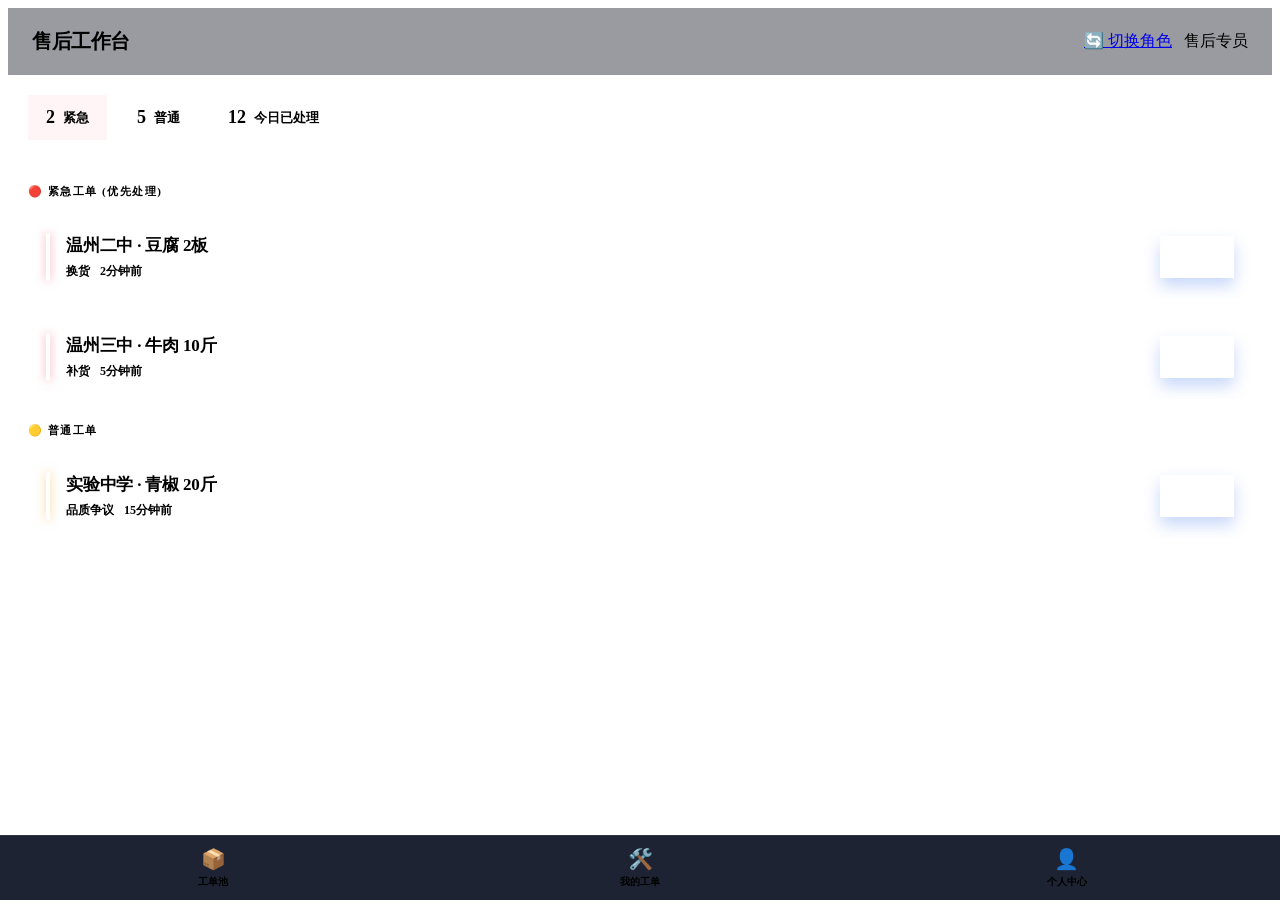
==== aftersale.html @ 10dcda56 "Create aftersale.html" ====
<!DOCTYPE html>
<html lang="zh-CN">
<head>
    <meta charset="UTF-8">
    <meta name="viewport" content="width=device-width, initial-scale=1.0, maximum-scale=1.0, user-scalable=no">
    <title>售后专员 — DeepDelivery</title>
    <link rel="stylesheet" href="styles/theme.css">
    <style>
        .page-layout { display: flex; flex-direction: column; height: 100vh; background: var(--gray-950); }

        .page-header {
            padding: 20px 24px; border-bottom: 1px solid var(--glass-border);
            display: flex; justify-content: space-between; align-items: center;
            background: rgba(3, 7, 18, 0.4); backdrop-filter: blur(12px); z-index: 100;
        }
        .page-header-left { display: flex; align-items: center; gap: 12px; }
        .page-header-right { display: flex; align-items: center; gap: 12px; }
        .page-title { font-size: 20px; font-weight: 900; letter-spacing: -0.5px; }

        /* Navigation Content */
        .tab-content { display: none; flex: 1; flex-direction: column; overflow: hidden; }
        .tab-content.active { display: flex; }

        /* Sub-navigation for My Orders */
        .sub-nav {
            display: flex; background: rgba(255,255,255,0.02); padding: 8px 24px;
            gap: 20px; border-bottom: 1px solid var(--glass-border); flex-shrink: 0;
        }
        .sub-item {
            font-size: 14px; font-weight: 800; color: var(--gray-500); padding: 12px 0;
            position: relative; cursor: pointer; transition: color 0.2s;
        }
        .sub-item.active { color: var(--blue-400); }
        .sub-item.active::after {
            content: ''; position: absolute; bottom: 0; left: 0; right: 0; height: 3px;
            background: var(--blue-500); border-radius: var(--radius-full); box-shadow: 0 0 10px var(--blue-500);
        }

        /* Stats bar */
        .stats-bar { display: flex; gap: 12px; padding: 20px 20px; overflow-x: auto; flex-shrink: 0; }
        .stat-pill {
            flex-shrink: 0; padding: 12px 18px; border-radius: var(--radius-xl);
            background: var(--glass-bg); border: 1px solid var(--glass-border);
            font-size: 13px; font-weight: 800; display: flex; align-items: center; gap: 8px; color: var(--gray-400);
        }
        .stat-pill .num { font-size: 18px; font-weight: 900; color: var(--white); }
        .stat-pill.urgent { border-color: rgba(244, 63, 94, 0.3); background: rgba(244, 63, 94, 0.05); }
        .stat-pill.urgent .num { color: var(--rose-500); }

        /* Scroll Area */
        .order-scroll { flex: 1; overflow-y: auto; padding: 0 20px 100px; }
        .section-label { font-size: 11px; font-weight: 900; color: var(--gray-500); letter-spacing: 1.5px; margin: 24px 0 16px; text-transform: uppercase; }

        /* Cards */
        .order-card {
            background: var(--glass-bg); border: 1px solid var(--glass-border);
            backdrop-filter: blur(12px); -webkit-backdrop-filter: blur(12px);
            border-radius: var(--radius-xl); margin-bottom: 16px; overflow: hidden;
            transition: all 0.3s cubic-bezier(0.16, 1, 0.3, 1); position: relative;
        }
        .order-card.expandable:active { background: var(--glass-bg-hover); transform: scale(0.98); }

        .order-main { padding: 18px; display: flex; align-items: center; gap: 16px; position: relative; z-index: 2; }
        .order-priority-bar { width: 4px; height: 48px; border-radius: 2px; flex-shrink: 0; }
        .bar-urgent { background: var(--rose-500); box-shadow: 0 0 10px rgba(244, 63, 94, 0.5); }
        .bar-normal { background: var(--amber-500); box-shadow: 0 0 10px rgba(245, 158, 11, 0.5); }
        .bar-low { background: var(--gray-500); }

        .order-info { flex: 1; }
        .order-title { font-size: 17px; font-weight: 800; color: var(--white); letter-spacing: -0.2px; }
        .order-meta { font-size: 12px; color: var(--gray-500); margin-top: 6px; display: flex; gap: 10px; align-items: center; font-weight: 600; }

        .pickup-btn { background: var(--blue-600); border: none; padding: 12px 24px; border-radius: var(--radius-md); color: white; font-weight: 900; font-size: 13px; cursor: pointer; z-index: 10; box-shadow: 0 8px 16px rgba(37,99,235,0.25); }
        .pickup-btn:active { transform: translateY(2px); box-shadow: 0 4px 8px rgba(37,99,235,0.2); }

        /* Contact Info Badge */
        .contact-panel {
            background: rgba(255,255,255,0.02); padding: 14px 18px;
            border-top: 1px solid var(--glass-border); display: flex; justify-content: space-between; align-items: center;
        }
        .contact-info { display: flex; align-items: center; gap: 12px; }
        .contact-label { font-size: 11px; color: var(--gray-500); font-weight: 800; text-transform: uppercase; letter-spacing: 0.5px; }
        .contact-name { font-size: 14px; color: var(--white); font-weight: 800; }
        .call-btn {
            width: 36px; height: 36px; border-radius: 50%; background: var(--blue-600);
            display: flex; align-items: center; justify-content: center; font-size: 18px; color: white;
            box-shadow: 0 4px 12px rgba(37,99,235,0.4); transition: transform 0.2s;
        }
        .call-btn:active { transform: scale(0.9); }

        /* Expand Panel */
        .order-expand { display: none; padding: 0 18px 20px; border-top: 1px solid var(--glass-border); background: rgba(0,0,0,0.2); }
        .order-card.expanded .order-expand { display: block; }
        
        .issue-evidence { margin-top: 16px; }
        .evidence-label { font-size: 11px; font-weight: 900; color: var(--rose-400); text-transform: uppercase; margin-bottom: 10px; display: flex; align-items: center; gap: 6px; letter-spacing: 0.5px; }
        .evidence-photo { width: 100%; aspect-ratio: 16/9; border-radius: 12px; background: rgba(255,255,255,0.03); border: 1px solid var(--glass-border); display: flex; align-items: center; justify-content: center; font-size: 12px; color: var(--gray-600); flex-direction: column; gap: 10px; transition: all 0.3s; }
        .order-card:hover .evidence-photo { border-color: var(--glass-border-bright); background: rgba(255,255,255,0.05); }
        .evidence-photo b { color: var(--gray-400); font-size: 15px; font-weight: 800; }

        .expand-indicator { font-size: 10px; color: var(--gray-700); }
        .order-card.expanded .expand-indicator { transform: rotate(180deg); }

        /* Detailed Action inside My Orders */
        .order-action-panel { padding: 16px 0 0; }
        .action-choice { display: flex; gap: 8px; margin-bottom: 16px; }
        .mode-btn {
            flex: 1; padding: 12px; border-radius: 8px; border: 1px solid rgba(255,255,255,0.1);
            background: rgba(255,255,255,0.02); color: var(--gray-400); font-size: 13px; font-weight: 700; cursor: pointer;
        }
        .mode-btn.active { background: rgba(37,99,235,0.1); border-color: var(--blue-500); color: var(--blue-400); }

        .market-action { display: none; background: rgba(0,0,0,0.2); border-radius: 12px; padding: 16px; margin-bottom: 16px; }
        .price-input-row { display: flex; align-items: center; justify-content: space-between; margin-bottom: 16px; }
        .price-label { font-size: 13px; color: var(--gray-400); font-weight: 800; }
        .price-field { background: transparent; border: none; border-bottom: 2px solid var(--blue-500); color: var(--white); font-size: 24px; font-weight: 900; width: 120px; text-align: right; outline: none; }

        .photo-grid { display: grid; grid-template-columns: 1fr 1fr; gap: 10px; }
        .photo-box { height: 80px; border: 1px dashed rgba(255,255,255,0.2); border-radius: 8px; display: flex; flex-direction: column; align-items: center; justify-content: center; gap: 4px; cursor: pointer; }
        .photo-icon { font-size: 18px; }
        .photo-text { font-size: 10px; color: var(--gray-600); font-weight: 800; }

        .finish-task-btn {
            width: 100%; padding: 16px; background: var(--blue-600); border: none; border-radius: var(--radius-md);
            color: white; font-size: 15px; font-weight: 900; cursor: pointer;
        }

        /* History Detail */
        .history-detail { padding-top: 12px; }
        .history-row { display: flex; justify-content: space-between; margin-bottom: 8px; font-size: 13px; }
        .history-label { color: var(--gray-600); }
        .history-value { color: var(--gray-300); font-weight: 700; }
        .history-photo-grid { display: flex; gap: 8px; margin-top: 8px; }
        .history-photo-preview { width: 40px; height: 40px; background: rgba(255,255,255,0.05); border-radius: 4px; display: flex; align-items: center; justify-content: center; font-size: 10px; color: var(--gray-700); border: 1px solid rgba(255,255,255,0.1); }

        /* Bottom Tab Nav */
        .bottom-nav {
            position: fixed; bottom: 0; left: 0; right: 0;
            background: rgba(17,24,39,0.95); backdrop-filter: blur(15px);
            border-top: 1px solid rgba(255,255,255,0.08);
            display: flex; height: 64px; z-index: 1000;
        }
        .nav-item {
            flex: 1; display: flex; flex-direction: column; align-items: center; justify-content: center;
            color: var(--gray-600); font-size: 10px; font-weight: 800; cursor: pointer; gap: 4px;
        }
        .nav-item.active { color: var(--blue-500); }
        .nav-icon { font-size: 20px; }

        .toast {
            position: fixed; top: 40px; left: 50%; transform: translateX(-50%);
            background: var(--green-600); color: var(--white); padding: 12px 24px;
            border-radius: var(--radius-full); font-weight: 700; font-size: 14px;
            z-index: 10000; display: none; box-shadow: var(--shadow-xl);
        }
        .toast.show { display: block; }
    </style>
</head>
<body>
    <div class="page-layout">
        <header class="page-header">
            <div class="page-header-left">
                <span class="page-title">售后工作台</span>
            </div>
            <div class="page-header-right">
                <a href="select.html" class="switch-btn">🔄 切换角色</a>
                <span class="header-badge">售后专员</span>
            </div>
        </header>

        <!-- Navigation Tab: 工单池 (Claims) -->
        <div id="pool" class="tab-content active">
            <div class="stats-bar">
                <div class="stat-pill urgent"><span class="num">2</span> 紧急</div>
                <div class="stat-pill"><span class="num">5</span> 普通</div>
                <div class="stat-pill"><span class="num">12</span> 今日已处理</div>
            </div>
            
            <div class="order-scroll">
                <div class="section-label">🔴 紧急工单 (优先处理)</div>
                <!-- Case 1: Damage -->
                <div class="order-card expandable" onclick="toggleExpand(this)">
                    <div class="order-main">
                        <div class="order-priority-bar bar-urgent"></div>
                        <div class="order-info">
                            <div class="order-title">温州二中 · 豆腐 2板</div>
                            <div class="order-meta"><span>换货</span><span>2分钟前</span></div>
                        </div>
                        <button class="pickup-btn" onclick="event.stopPropagation(); pickupOrder('wo_豆腐')">抢单</button>
                    </div>
                    <div class="order-expand" onclick="event.stopPropagation()">
                        <div class="issue-evidence">
                            <div class="evidence-label">⚠️ 现场报损证据</div>
                            <div class="evidence-photo"><b>[ 豆腐破损照片.jpg ]</b><span>点击查看</span></div>
                            <div style="margin-top:10px; font-size:13px; color:var(--gray-400);">司机描述：送货到门口发现箱子漏水，豆腐碎了。</div>
                        </div>
                    </div>
                </div>

                <!-- Case 2: Missing -->
                <div class="order-card expandable" onclick="toggleExpand(this)">
                    <div class="order-main">
                        <div class="order-priority-bar bar-urgent"></div>
                        <div class="order-info">
                            <div class="order-title">温州三中 · 牛肉 10斤</div>
                            <div class="order-meta"><span>补货</span><span>5分钟前</span></div>
                        </div>
                        <button class="pickup-btn" onclick="event.stopPropagation(); pickupOrder('wo_牛肉')">抢单</button>
                    </div>
                    <div class="order-expand" onclick="event.stopPropagation()">
                        <div class="issue-evidence">
                            <div class="evidence-label">⚠️ 缺货现场核实</div>
                            <div class="evidence-photo" style="background:rgba(239,68,68,0.05);"><b>[ 现场称重视频.mp4 ]</b><span>点击播放</span></div>
                            <div style="margin-top:10px; font-size:13px; color:var(--gray-400);">司机描述：后厨称重发现少了一块牛肉，库房漏发了。</div>
                        </div>
                    </div>
                </div>

                <div class="section-label">🟡 普通工单</div>
                <!-- Case 3: Quality -->
                <div class="order-card expandable" onclick="toggleExpand(this)">
                    <div class="order-main">
                        <div class="order-priority-bar bar-normal"></div>
                        <div class="order-info">
                            <div class="order-title">实验中学 · 青椒 20斤</div>
                            <div class="order-meta"><span>品质争议</span><span>15分钟前</span></div>
                        </div>
                        <button class="pickup-btn" onclick="event.stopPropagation(); pickupOrder('wo_青椒')">抢单</button>
                    </div>
                    <div class="order-expand">
                        <div class="issue-evidence">
                            <div class="evidence-label">📋 品质争议详情</div>
                            <div class="evidence-photo"><b>[ 青椒细节图.png ]</b><span>点击查看</span></div>
                            <div style="margin-top:10px; font-size:13px; color:var(--gray-400);">司机描述：客户觉得青椒有点焉了，想换一批新鲜的，不急用。</div>
                        </div>
                    </div>
                </div>
            </div>
        </div>

        <!-- Navigation Tab: 我的工单 (My Work) -->
        <div id="my" class="tab-content">
            <div class="sub-nav">
                <div class="sub-item active" onclick="switchSubTab('processing')">处理中 (2)</div>
                <div class="sub-item" onclick="switchSubTab('completed')">已结案 (12)</div>
            </div>

            <div id="sub-processing" class="sub-tab-content active">
                <div class="order-scroll">
                    <div class="section-label">🛠️ 正在执行</div>
                    <!-- Case 4: My Task -->
                    <div class="order-card">
                        <div class="order-main">
                            <div class="order-priority-bar bar-urgent"></div>
                            <div class="order-info">
                                <div class="order-title">实验小学 · 鸡蛋 1筐</div>
                                <div class="order-meta" style="color:var(--blue-400);">外购配送中 · 已联系李主任</div>
                            </div>
                        </div>
                        <div class="contact-panel">
                            <div class="contact-info"><span class="contact-label">验收人</span><span class="contact-name">李主任 (后厨)</span></div>
                            <div class="call-btn" onclick="window.location.href='tel:13800001234'">📞</div>
                        </div>
                    </div>

                    <!-- Case 5: My Task -->
                    <div class="order-card">
                        <div class="order-main">
                            <div class="order-priority-bar bar-normal"></div>
                            <div class="order-info">
                                <div class="order-title">南站配餐 · 白菜 50斤</div>
                                <div class="order-meta" style="color:var(--amber-500);">已送达点位 · 待拍摄凭证</div>
                            </div>
                        </div>
                        <div style="padding:0 16px 16px;">
                            <div class="action-choice">
                                <button class="mode-btn active">📸 拍照结案</button>
                            </div>
                        </div>
                    </div>
                </div>
            </div>

            <div id="sub-completed" class="sub-tab-content" style="display:none;">
                <div class="order-scroll" id="my-completed-list">
                    <!-- Case 6: History -->
                    <div class="order-card" style="opacity:0.7">
                        <div class="order-main">
                            <div class="order-priority-bar" style="background:var(--green-500)"></div>
                            <div class="order-info">
                                <div class="order-title">温州一中 · 芹菜 5斤</div>
                                <div class="order-meta"><span>已归档</span><span>垫付 ¥12.00</span></div>
                            </div>
                            <span class="tag-status tag-done">已完成</span>
                        </div>
                    </div>
                </div>
            </div>
        </div>

        <!-- Navigation Tab: 个人中心 -->
        <div id="profile" class="tab-content">
            <div class="order-scroll">
                <div class="section-label">📊 个人数据</div>
                <div class="order-card" style="padding:24px; text-align:center;">
                    <div style="font-size:32px; font-weight:900; color:var(--white);">12</div>
                    <div style="font-size:12px; color:var(--gray-500); margin-top:4px;">今日处理工单</div>
                    <div style="margin-top:20px; display:flex; gap:10px;">
                        <div style="flex:1; background:rgba(255,255,255,0.03); padding:12px; border-radius:8px;">
                            <div style="font-size:16px; color:var(--blue-400); font-weight:900;">98%</div>
                            <div style="font-size:10px; color:var(--gray-600);">及时率</div>
                        </div>
                        <div style="flex:1; background:rgba(255,255,255,0.03); padding:12px; border-radius:8px;">
                            <div style="font-size:16px; color:var(--green-400); font-weight:900;">4.9</div>
                            <div style="font-size:10px; color:var(--gray-600);">客户评分</div>
                        </div>
                    </div>
                </div>
            </div>
        </div>

        <nav class="bottom-nav">
            <div class="nav-item active" onclick="switchTab('pool')">
                <span class="nav-icon">📦</span>
                <span>工单池</span>
            </div>
            <div class="nav-item" onclick="switchTab('my')">
                <span class="nav-icon">🛠️</span>
                <span>我的工单</span>
            </div>
            <div class="nav-item" onclick="switchTab('profile')">
                <span class="nav-icon">👤</span>
                <span>个人中心</span>
            </div>
        </nav>
    </div>

    <div class="toast" id="toast">✅ 操作成功</div>

    <script>
        function switchTab(id) {
            document.querySelectorAll('.tab-content').forEach(t => t.classList.remove('active'));
            document.querySelectorAll('.nav-item').forEach(n => n.classList.remove('active'));
            document.getElementById(id).classList.add('active');
            event.currentTarget.classList.add('active');
        }

        function switchSubTab(subId) {
            document.querySelectorAll('.sub-tab-content').forEach(t => t.style.display = 'none');
            document.querySelectorAll('.sub-item').forEach(el => el.classList.remove('active'));
            document.getElementById('sub-' + subId).style.display = 'block';
            event.currentTarget.classList.add('active');
        }

        function toggleExpand(card) {
            card.classList.toggle('expanded');
        }

        function pickupOrder(name) {
            showToast("✅ 抢单成功，已存入【我的工单】");
        }

        function showToast(msg) {
            const t = document.getElementById('toast');
            t.innerText = msg;
            t.classList.add('show');
            setTimeout(() => t.classList.remove('show'), 2500);
        }
    </script>
</body>
</html>
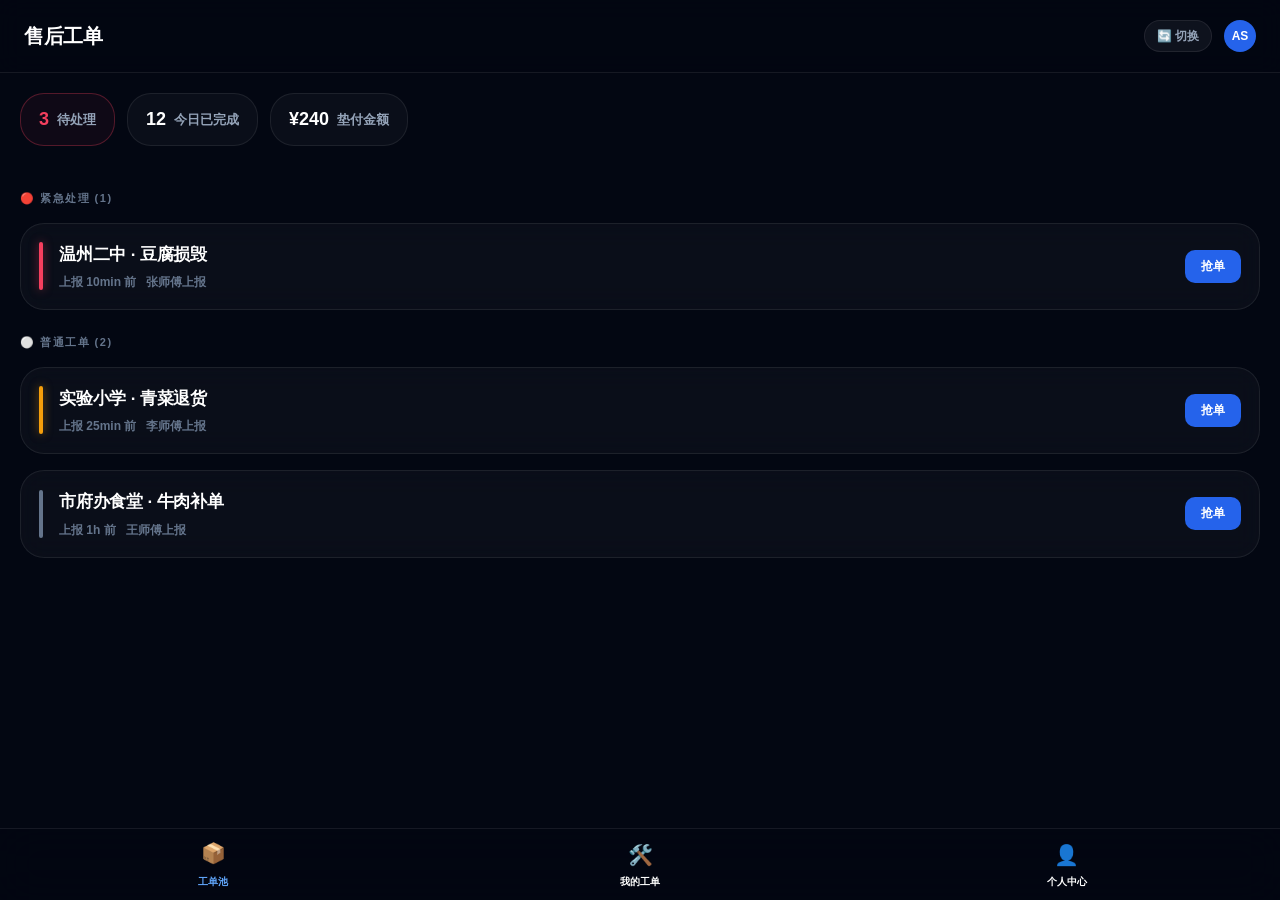
==== commit 965118d3: "Update aftersale.html" ====
--- a/aftersale.html
+++ b/aftersale.html
@@ -70,211 +70,138 @@
         .order-title { font-size: 17px; font-weight: 800; color: var(--white); letter-spacing: -0.2px; }
         .order-meta { font-size: 12px; color: var(--gray-500); margin-top: 6px; display: flex; gap: 10px; align-items: center; font-weight: 600; }
 
-        .pickup-btn { background: var(--blue-600); border: none; padding: 12px 24px; border-radius: var(--radius-md); color: white; font-weight: 900; font-size: 13px; cursor: pointer; z-index: 10; box-shadow: 0 8px 16px rgba(37,99,235,0.25); }
-        .pickup-btn:active { transform: translateY(2px); box-shadow: 0 4px 8px rgba(37,99,235,0.2); }
-
-        /* Contact Info Badge */
-        .contact-panel {
-            background: rgba(255,255,255,0.02); padding: 14px 18px;
-            border-top: 1px solid var(--glass-border); display: flex; justify-content: space-between; align-items: center;
-        }
-        .contact-info { display: flex; align-items: center; gap: 12px; }
-        .contact-label { font-size: 11px; color: var(--gray-500); font-weight: 800; text-transform: uppercase; letter-spacing: 0.5px; }
-        .contact-name { font-size: 14px; color: var(--white); font-weight: 800; }
-        .call-btn {
-            width: 36px; height: 36px; border-radius: 50%; background: var(--blue-600);
-            display: flex; align-items: center; justify-content: center; font-size: 18px; color: white;
-            box-shadow: 0 4px 12px rgba(37,99,235,0.4); transition: transform 0.2s;
-        }
-        .call-btn:active { transform: scale(0.9); }
-
-        /* Expand Panel */
-        .order-expand { display: none; padding: 0 18px 20px; border-top: 1px solid var(--glass-border); background: rgba(0,0,0,0.2); }
-        .order-card.expanded .order-expand { display: block; }
+        .pickup-btn { background: var(--blue-600); color: white; border: none; padding: 8px 16px; border-radius: 10px; font-size: 12px; font-weight: 800; cursor: pointer; }
         
-        .issue-evidence { margin-top: 16px; }
-        .evidence-label { font-size: 11px; font-weight: 900; color: var(--rose-400); text-transform: uppercase; margin-bottom: 10px; display: flex; align-items: center; gap: 6px; letter-spacing: 0.5px; }
-        .evidence-photo { width: 100%; aspect-ratio: 16/9; border-radius: 12px; background: rgba(255,255,255,0.03); border: 1px solid var(--glass-border); display: flex; align-items: center; justify-content: center; font-size: 12px; color: var(--gray-600); flex-direction: column; gap: 10px; transition: all 0.3s; }
-        .order-card:hover .evidence-photo { border-color: var(--glass-border-bright); background: rgba(255,255,255,0.05); }
-        .evidence-photo b { color: var(--gray-400); font-size: 15px; font-weight: 800; }
-
-        .expand-indicator { font-size: 10px; color: var(--gray-700); }
-        .order-card.expanded .expand-indicator { transform: rotate(180deg); }
-
-        /* Detailed Action inside My Orders */
-        .order-action-panel { padding: 16px 0 0; }
-        .action-choice { display: flex; gap: 8px; margin-bottom: 16px; }
-        .mode-btn {
-            flex: 1; padding: 12px; border-radius: 8px; border: 1px solid rgba(255,255,255,0.1);
-            background: rgba(255,255,255,0.02); color: var(--gray-400); font-size: 13px; font-weight: 700; cursor: pointer;
-        }
-        .mode-btn.active { background: rgba(37,99,235,0.1); border-color: var(--blue-500); color: var(--blue-400); }
-
-        .market-action { display: none; background: rgba(0,0,0,0.2); border-radius: 12px; padding: 16px; margin-bottom: 16px; }
-        .price-input-row { display: flex; align-items: center; justify-content: space-between; margin-bottom: 16px; }
-        .price-label { font-size: 13px; color: var(--gray-400); font-weight: 800; }
-        .price-field { background: transparent; border: none; border-bottom: 2px solid var(--blue-500); color: var(--white); font-size: 24px; font-weight: 900; width: 120px; text-align: right; outline: none; }
-
-        .photo-grid { display: grid; grid-template-columns: 1fr 1fr; gap: 10px; }
-        .photo-box { height: 80px; border: 1px dashed rgba(255,255,255,0.2); border-radius: 8px; display: flex; flex-direction: column; align-items: center; justify-content: center; gap: 4px; cursor: pointer; }
-        .photo-icon { font-size: 18px; }
-        .photo-text { font-size: 10px; color: var(--gray-600); font-weight: 800; }
-
-        .finish-task-btn {
-            width: 100%; padding: 16px; background: var(--blue-600); border: none; border-radius: var(--radius-md);
-            color: white; font-size: 15px; font-weight: 900; cursor: pointer;
-        }
-
-        /* History Detail */
-        .history-detail { padding-top: 12px; }
-        .history-row { display: flex; justify-content: space-between; margin-bottom: 8px; font-size: 13px; }
-        .history-label { color: var(--gray-600); }
-        .history-value { color: var(--gray-300); font-weight: 700; }
-        .history-photo-grid { display: flex; gap: 8px; margin-top: 8px; }
-        .history-photo-preview { width: 40px; height: 40px; background: rgba(255,255,255,0.05); border-radius: 4px; display: flex; align-items: center; justify-content: center; font-size: 10px; color: var(--gray-700); border: 1px solid rgba(255,255,255,0.1); }
-
-        /* Bottom Tab Nav */
+        /* Expandable Area */
+        .order-detail { 
+            max-height: 0; overflow: hidden; transition: max-height 0.4s cubic-bezier(0.16, 1, 0.3, 1);
+            background: rgba(255,255,255,0.01); border-top: 1px solid transparent;
+        }
+        .order-card.expanded .order-detail { max-height: 500px; border-top-color: var(--glass-border); }
+        .detail-inner { padding: 18px; }
+        
+        .timeline { position: relative; padding-left: 20px; }
+        .timeline::before { content: ''; position: absolute; left: 4px; top: 0; bottom: 0; width: 2px; background: var(--glass-border); }
+        .timeline-item { position: relative; margin-bottom: 20px; }
+        .timeline-dot { position: absolute; left: -20px; top: 4px; width: 10px; height: 10px; border-radius: 50%; background: var(--gray-700); border: 2px solid var(--gray-900); }
+        .timeline-item.active .timeline-dot { background: var(--blue-500); box-shadow: 0 0 8px var(--blue-500); }
+        .timeline-content { font-size: 13px; color: var(--gray-300); font-weight: 600; }
+        .timeline-time { font-size: 10px; color: var(--gray-600); margin-top: 4px; }
+
+        /* Bottom Nav */
         .bottom-nav {
-            position: fixed; bottom: 0; left: 0; right: 0;
-            background: rgba(17,24,39,0.95); backdrop-filter: blur(15px);
-            border-top: 1px solid rgba(255,255,255,0.08);
-            display: flex; height: 64px; z-index: 1000;
-        }
-        .nav-item {
-            flex: 1; display: flex; flex-direction: column; align-items: center; justify-content: center;
-            color: var(--gray-600); font-size: 10px; font-weight: 800; cursor: pointer; gap: 4px;
-        }
-        .nav-item.active { color: var(--blue-500); }
+            position: fixed; bottom: 0; left: 0; right: 0; height: 72px;
+            background: rgba(3, 7, 18, 0.85); backdrop-filter: blur(20px);
+            border-top: 1px solid var(--glass-border); display: flex; z-index: 1000;
+        }
+        .nav-item { flex: 1; display: flex; flex-direction: column; align-items: center; justify-content: center; gap: 4px; color: var(--gray-600); cursor: pointer; }
+        .nav-item.active { color: var(--blue-400); }
         .nav-icon { font-size: 20px; }
+        .nav-label { font-size: 10px; font-weight: 800; }
+
+        .tag-status { font-size: 10px; font-weight: 900; padding: 4px 10px; border-radius: 6px; text-transform: uppercase; }
+        .tag-todo { background: rgba(37,99,235,0.1); color: var(--blue-400); }
+        .tag-done { background: rgba(34, 197, 94, 0.1); color: var(--green-400); }
 
         .toast {
             position: fixed; top: 40px; left: 50%; transform: translateX(-50%);
-            background: var(--green-600); color: var(--white); padding: 12px 24px;
-            border-radius: var(--radius-full); font-weight: 700; font-size: 14px;
-            z-index: 10000; display: none; box-shadow: var(--shadow-xl);
-        }
-        .toast.show { display: block; }
+            background: var(--blue-600); color: white; padding: 12px 24px;
+            border-radius: 99px; font-weight: 900; font-size: 14px;
+            box-shadow: 0 10px 20px rgba(0,0,0,0.4); z-index: 5000; display: none;
+        }
+        .toast.show { display: block; animation: fadeInUp 0.3s forwards; }
     </style>
 </head>
 <body>
     <div class="page-layout">
         <header class="page-header">
             <div class="page-header-left">
-                <span class="page-title">售后工作台</span>
+                <span class="page-title">售后工单</span>
             </div>
             <div class="page-header-right">
-                <a href="select.html" class="switch-btn">🔄 切换角色</a>
-                <span class="header-badge">售后专员</span>
+                <a href="select.html" style="text-decoration: none; font-size: 12px; background: rgba(255,255,255,0.05); padding: 6px 12px; border-radius: 20px; color: var(--gray-400); font-weight: 800; border: 1px solid var(--glass-border);">🔄 切换</a>
+                <div style="width: 32px; height: 32px; border-radius: 50%; background: var(--blue-600); display: flex; align-items: center; justify-content: center; font-weight: 900; font-size: 12px;">AS</div>
             </div>
         </header>
 
-        <!-- Navigation Tab: 工单池 (Claims) -->
+        <!-- Navigation Tab: 工单池 -->
         <div id="pool" class="tab-content active">
             <div class="stats-bar">
-                <div class="stat-pill urgent"><span class="num">2</span> 紧急</div>
-                <div class="stat-pill"><span class="num">5</span> 普通</div>
-                <div class="stat-pill"><span class="num">12</span> 今日已处理</div>
-            </div>
-            
+                <div class="stat-pill urgent"><span class="num">3</span> 待处理</div>
+                <div class="stat-pill"><span class="num">12</span> 今日已完成</div>
+                <div class="stat-pill"><span class="num">¥240</span> 垫付金额</div>
+            </div>
+
             <div class="order-scroll">
-                <div class="section-label">🔴 紧急工单 (优先处理)</div>
-                <!-- Case 1: Damage -->
-                <div class="order-card expandable" onclick="toggleExpand(this)">
+                <div class="section-label">🔴 紧急处理 (1)</div>
+                <div class="order-card">
                     <div class="order-main">
                         <div class="order-priority-bar bar-urgent"></div>
                         <div class="order-info">
-                            <div class="order-title">温州二中 · 豆腐 2板</div>
-                            <div class="order-meta"><span>换货</span><span>2分钟前</span></div>
-                        </div>
-                        <button class="pickup-btn" onclick="event.stopPropagation(); pickupOrder('wo_豆腐')">抢单</button>
-                    </div>
-                    <div class="order-expand" onclick="event.stopPropagation()">
-                        <div class="issue-evidence">
-                            <div class="evidence-label">⚠️ 现场报损证据</div>
-                            <div class="evidence-photo"><b>[ 豆腐破损照片.jpg ]</b><span>点击查看</span></div>
-                            <div style="margin-top:10px; font-size:13px; color:var(--gray-400);">司机描述：送货到门口发现箱子漏水，豆腐碎了。</div>
-                        </div>
-                    </div>
-                </div>
-
-                <!-- Case 2: Missing -->
-                <div class="order-card expandable" onclick="toggleExpand(this)">
-                    <div class="order-main">
-                        <div class="order-priority-bar bar-urgent"></div>
-                        <div class="order-info">
-                            <div class="order-title">温州三中 · 牛肉 10斤</div>
-                            <div class="order-meta"><span>补货</span><span>5分钟前</span></div>
-                        </div>
-                        <button class="pickup-btn" onclick="event.stopPropagation(); pickupOrder('wo_牛肉')">抢单</button>
-                    </div>
-                    <div class="order-expand" onclick="event.stopPropagation()">
-                        <div class="issue-evidence">
-                            <div class="evidence-label">⚠️ 缺货现场核实</div>
-                            <div class="evidence-photo" style="background:rgba(239,68,68,0.05);"><b>[ 现场称重视频.mp4 ]</b><span>点击播放</span></div>
-                            <div style="margin-top:10px; font-size:13px; color:var(--gray-400);">司机描述：后厨称重发现少了一块牛肉，库房漏发了。</div>
-                        </div>
-                    </div>
-                </div>
-
-                <div class="section-label">🟡 普通工单</div>
-                <!-- Case 3: Quality -->
-                <div class="order-card expandable" onclick="toggleExpand(this)">
+                            <div class="order-title">温州二中 · 豆腐损毁</div>
+                            <div class="order-meta"><span>上报 10min 前</span><span>张师傅上报</span></div>
+                        </div>
+                        <button class="pickup-btn" onclick="pickupOrder('温州二中')">抢单</button>
+                    </div>
+                </div>
+
+                <div class="section-label">⚪ 普通工单 (2)</div>
+                <div class="order-card">
                     <div class="order-main">
                         <div class="order-priority-bar bar-normal"></div>
                         <div class="order-info">
-                            <div class="order-title">实验中学 · 青椒 20斤</div>
-                            <div class="order-meta"><span>品质争议</span><span>15分钟前</span></div>
-                        </div>
-                        <button class="pickup-btn" onclick="event.stopPropagation(); pickupOrder('wo_青椒')">抢单</button>
-                    </div>
-                    <div class="order-expand">
-                        <div class="issue-evidence">
-                            <div class="evidence-label">📋 品质争议详情</div>
-                            <div class="evidence-photo"><b>[ 青椒细节图.png ]</b><span>点击查看</span></div>
-                            <div style="margin-top:10px; font-size:13px; color:var(--gray-400);">司机描述：客户觉得青椒有点焉了，想换一批新鲜的，不急用。</div>
-                        </div>
+                            <div class="order-title">实验小学 · 青菜退货</div>
+                            <div class="order-meta"><span>上报 25min 前</span><span>李师傅上报</span></div>
+                        </div>
+                        <button class="pickup-btn" onclick="pickupOrder('实验小学')">抢单</button>
+                    </div>
+                </div>
+                <div class="order-card">
+                    <div class="order-main">
+                        <div class="order-priority-bar bar-low"></div>
+                        <div class="order-info">
+                            <div class="order-title">市府办食堂 · 牛肉补单</div>
+                            <div class="order-meta"><span>上报 1h 前</span><span>王师傅上报</span></div>
+                        </div>
+                        <button class="pickup-btn" onclick="pickupOrder('市府办')">抢单</button>
                     </div>
                 </div>
             </div>
         </div>
 
-        <!-- Navigation Tab: 我的工单 (My Work) -->
+        <!-- Navigation Tab: 我的工单 -->
         <div id="my" class="tab-content">
             <div class="sub-nav">
-                <div class="sub-item active" onclick="switchSubTab('processing')">处理中 (2)</div>
-                <div class="sub-item" onclick="switchSubTab('completed')">已结案 (12)</div>
-            </div>
-
-            <div id="sub-processing" class="sub-tab-content active">
+                <div class="sub-item active" onclick="switchSubTab('pending')">处理中 (2)</div>
+                <div class="sub-item" onclick="switchSubTab('completed')">已完成</div>
+            </div>
+
+            <div id="sub-pending" class="sub-tab-content">
                 <div class="order-scroll">
-                    <div class="section-label">🛠️ 正在执行</div>
-                    <!-- Case 4: My Task -->
-                    <div class="order-card">
+                    <!-- Case 1: In Progress -->
+                    <div class="order-card expanded">
                         <div class="order-main">
                             <div class="order-priority-bar bar-urgent"></div>
                             <div class="order-info">
-                                <div class="order-title">实验小学 · 鸡蛋 1筐</div>
-                                <div class="order-meta" style="color:var(--blue-400);">外购配送中 · 已联系李主任</div>
+                                <div class="order-title">实验小学 · 土豆 10斤</div>
+                                <div class="order-meta"><span>处理中</span><span>需垫付补购</span></div>
                             </div>
-                        </div>
-                        <div class="contact-panel">
-                            <div class="contact-info"><span class="contact-label">验收人</span><span class="contact-name">李主任 (后厨)</span></div>
-                            <div class="call-btn" onclick="window.location.href='tel:13800001234'">📞</div>
-                        </div>
-                    </div>
-
-                    <!-- Case 5: My Task -->
-                    <div class="order-card">
-                        <div class="order-main">
-                            <div class="order-priority-bar bar-normal"></div>
-                            <div class="order-info">
-                                <div class="order-title">南站配餐 · 白菜 50斤</div>
-                                <div class="order-meta" style="color:var(--amber-500);">已送达点位 · 待拍摄凭证</div>
-                            </div>
-                        </div>
-                        <div style="padding:0 16px 16px;">
-                            <div class="action-choice">
-                                <button class="mode-btn active">📸 拍照结案</button>
+                            <span class="tag-status tag-todo">进行中</span>
+                        </div>
+                        <div class="order-detail">
+                            <div class="detail-inner">
+                                <div class="timeline">
+                                    <div class="timeline-item active">
+                                        <div class="timeline-dot"></div>
+                                        <div class="timeline-content">已联系点位负责人确认数量</div>
+                                        <div class="timeline-time">10:45</div>
+                                    </div>
+                                    <div class="timeline-item">
+                                        <div class="timeline-dot"></div>
+                                        <div class="timeline-content">正在前往农贸市场补购</div>
+                                        <div class="timeline-time">刚刚</div>
+                                    </div>
+                                </div>
                             </div>
                         </div>
                     </div>
--- a/styles/theme.css
+++ b/styles/theme.css
@@ -0,0 +1,134 @@
+/* DeepDelivery Design System - 2026.04 Enhanced Visual Style */
+:root {
+  /* Colors - Highly Vibrant & Luminous */
+  --blue-600: #2563EB;
+  --blue-500: #3B82F6;
+  --blue-400: #60A5FA;
+  --indigo-500: #6366F1;
+  --violet-500: #8B5CF6;
+  --emerald-500: #10B981;
+  --green-500: #22C55E;
+  --green-400: #4ADE80;
+  --red-500: #EF4444;
+  --rose-500: #F43F5E;
+  --amber-500: #F59E0B;
+  
+  /* Backgrounds - Deep Slate & Black */
+  --gray-950: #030712;
+  --gray-900: #0F172A;
+  --gray-800: #1E293B;
+  --gray-700: #334155;
+  --gray-500: #64748B;
+  --gray-400: #94A3B8;
+  --gray-300: #CBD5E1;
+  --white: #FFFFFF;
+
+  /* Glassmorphism Presets */
+  --glass-bg: rgba(255, 255, 255, 0.03);
+  --glass-bg-hover: rgba(255, 255, 255, 0.06);
+  --glass-border: rgba(255, 255, 255, 0.08);
+  --glass-border-bright: rgba(255, 255, 255, 0.15);
+  
+  /* Shadows - Layered for Depth */
+  --shadow-sm: 0 1px 2px rgba(0,0,0,0.5);
+  --shadow-md: 0 4px 6px -1px rgba(0,0,0,0.5), 0 2px 4px -2px rgba(0,0,0,0.5);
+  --shadow-lg: 0 10px 15px -3px rgba(0,0,0,0.5), 0 4px 6px -4px rgba(0,0,0,0.5);
+  --shadow-xl: 0 20px 25px -5px rgba(0,0,0,0.7), 0 8px 10px -6px rgba(0,0,0,0.7);
+  --glow-blue: 0 0 20px rgba(59, 130, 246, 0.3);
+  --glow-green: 0 0 20px rgba(34, 197, 94, 0.3);
+
+  /* Radius */
+  --radius-sm: 8px;
+  --radius-md: 12px;
+  --radius-lg: 16px;
+  --radius-xl: 24px;
+  --radius-full: 9999px;
+}
+
+* { margin: 0; padding: 0; box-sizing: border-box; -webkit-tap-highlight-color: transparent; }
+
+body {
+  font-family: -apple-system, BlinkMacSystemFont, "SF Pro Display", "SF Pro Text", "Helvetica Neue", sans-serif;
+  -webkit-font-smoothing: antialiased;
+  background: var(--gray-950);
+  color: var(--white);
+  overflow-x: hidden;
+  line-height: 1.5;
+}
+
+/* Global Transitions */
+a, button, .card, .btn { transition: all 0.25s cubic-bezier(0.4, 0, 0.2, 1); }
+
+/* Glass Card Style */
+.glass-card {
+  background: var(--glass-bg);
+  backdrop-filter: blur(12px);
+  -webkit-backdrop-filter: blur(12px);
+  border: 1px solid var(--glass-border);
+  border-radius: var(--radius-lg);
+}
+
+/* Header Badge Style */
+.header-badge {
+  font-size: 11px;
+  font-weight: 800;
+  padding: 4px 10px;
+  border-radius: var(--radius-full);
+  background: var(--glass-bg);
+  color: var(--gray-400);
+  border: 1px solid var(--glass-border);
+  letter-spacing: 0.5px;
+  text-transform: uppercase;
+}
+
+/* Switch Button Style */
+.switch-btn {
+  font-size: 11px;
+  font-weight: 800;
+  color: var(--gray-300);
+  text-decoration: none;
+  padding: 6px 14px;
+  border-radius: var(--radius-md);
+  background: rgba(255,255,255,0.05);
+  border: 1px solid var(--glass-border);
+  display: flex;
+  align-items: center;
+  gap: 6px;
+}
+.switch-btn:hover { background: var(--glass-bg-hover); border-color: var(--glass-border-bright); color: var(--white); }
+
+/* Bottom Nav */
+.bottom-nav {
+  position: fixed; bottom: 0; left: 0; right: 0;
+  background: rgba(3, 7, 18, 0.85);
+  backdrop-filter: blur(20px);
+  -webkit-backdrop-filter: blur(20px);
+  border-top: 1px solid var(--glass-border);
+  display: flex; height: 72px; padding-bottom: env(safe-area-inset-bottom);
+  z-index: 1000;
+}
+.nav-item {
+  flex: 1; display: flex; flex-direction: column; align-items: center; justify-content: center;
+  color: var(--gray-500); font-size: 10px; font-weight: 800; cursor: pointer; gap: 4px;
+}
+.nav-item.active { color: var(--blue-400); }
+.nav-icon { font-size: 20px; transition: transform 0.2s; }
+.nav-item.active .nav-icon { transform: translateY(-2px); }
+
+/* Animations */
+@keyframes fadeInUp {
+  from { opacity: 0; transform: translateY(12px); }
+  to { opacity: 1; transform: translateY(0); }
+}
+@keyframes fadeIn { from { opacity: 0; } to { opacity: 1; } }
+@keyframes scaleIn { from { transform: scale(0.95); opacity: 0; } to { transform: scale(1); opacity: 1; } }
+
+.animate-fadeInUp { animation: fadeInUp 0.5s cubic-bezier(0.16, 1, 0.3, 1) forwards; }
+.animate-fadeIn { animation: fadeIn 0.5s ease forwards; }
+.animate-scaleIn { animation: scaleIn 0.4s cubic-bezier(0.16, 1, 0.3, 1) forwards; }
+
+.delay-1 { animation-delay: 0.1s; opacity: 0; }
+.delay-2 { animation-delay: 0.2s; opacity: 0; }
+.delay-3 { animation-delay: 0.3s; opacity: 0; }
+.delay-4 { animation-delay: 0.4s; opacity: 0; }
+.delay-5 { animation-delay: 0.5s; opacity: 0; }
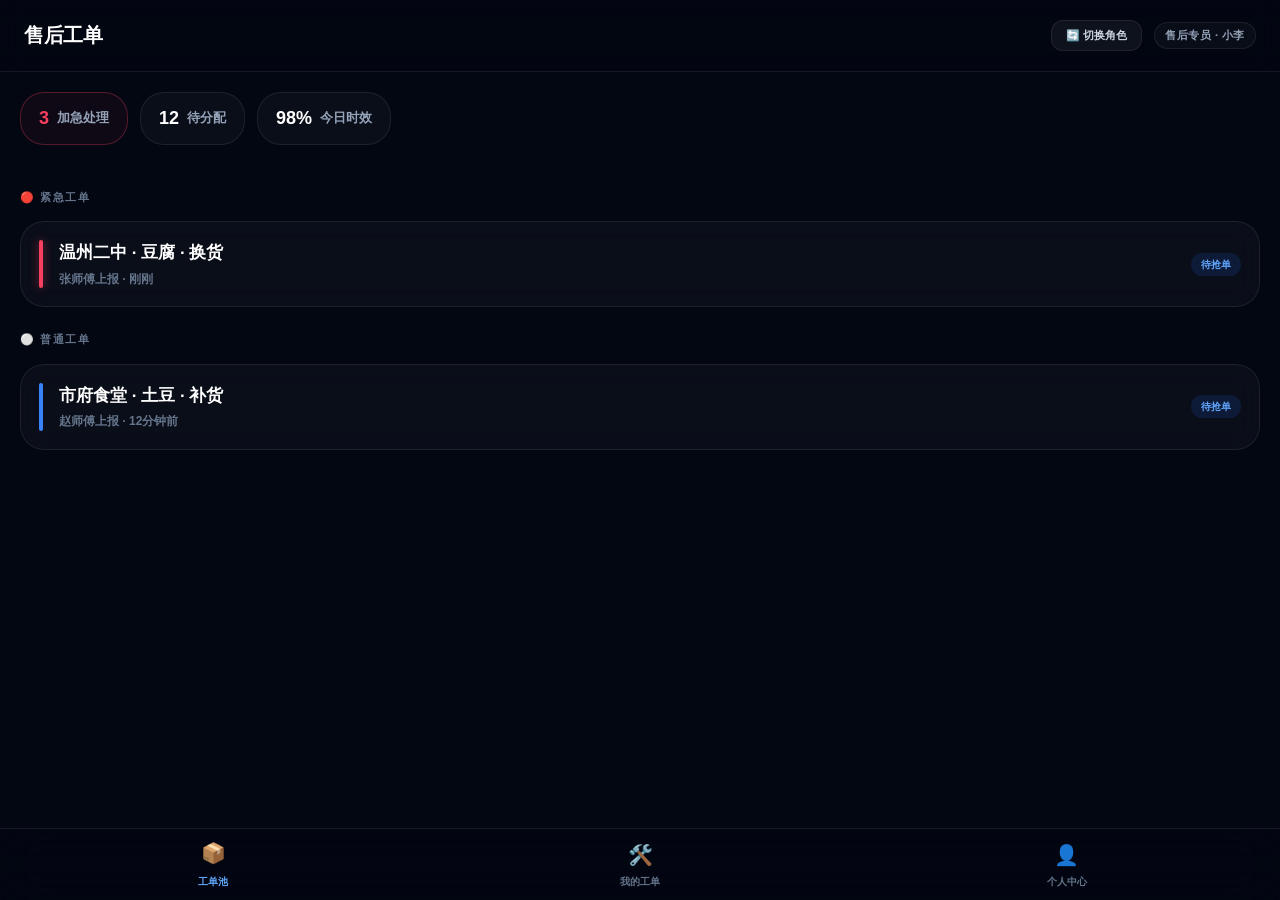
==== commit 859f2505: "Update aftersale.html" ====
--- a/aftersale.html
+++ b/aftersale.html
@@ -63,107 +63,105 @@
         .order-main { padding: 18px; display: flex; align-items: center; gap: 16px; position: relative; z-index: 2; }
         .order-priority-bar { width: 4px; height: 48px; border-radius: 2px; flex-shrink: 0; }
         .bar-urgent { background: var(--rose-500); box-shadow: 0 0 10px rgba(244, 63, 94, 0.5); }
-        .bar-normal { background: var(--amber-500); box-shadow: 0 0 10px rgba(245, 158, 11, 0.5); }
-        .bar-low { background: var(--gray-500); }
+        .bar-normal { background: var(--blue-500); }
 
         .order-info { flex: 1; }
-        .order-title { font-size: 17px; font-weight: 800; color: var(--white); letter-spacing: -0.2px; }
-        .order-meta { font-size: 12px; color: var(--gray-500); margin-top: 6px; display: flex; gap: 10px; align-items: center; font-weight: 600; }
-
-        .pickup-btn { background: var(--blue-600); color: white; border: none; padding: 8px 16px; border-radius: 10px; font-size: 12px; font-weight: 800; cursor: pointer; }
+        .order-title { font-size: 17px; font-weight: 800; color: var(--white); }
+        .order-meta { font-size: 12px; color: var(--gray-500); margin-top: 4px; font-weight: 700; }
         
-        /* Expandable Area */
-        .order-detail { 
-            max-height: 0; overflow: hidden; transition: max-height 0.4s cubic-bezier(0.16, 1, 0.3, 1);
-            background: rgba(255,255,255,0.01); border-top: 1px solid transparent;
-        }
-        .order-card.expanded .order-detail { max-height: 500px; border-top-color: var(--glass-border); }
-        .detail-inner { padding: 18px; }
+        .tag-status { font-size: 10px; font-weight: 900; padding: 4px 10px; border-radius: var(--radius-full); text-transform: uppercase; }
+        .tag-pool { background: rgba(37,99,235,0.15); color: var(--blue-400); }
+        .tag-done { background: rgba(34, 197, 94, 0.15); color: var(--green-400); }
+
+        /* Detail Sheet (Expand) */
+        .detail-panel { display: none; padding: 0 18px 18px; animation: fadeIn 0.3s ease; }
+        .order-card.expanded .detail-panel { display: block; }
+        .detail-title { font-size: 11px; font-weight: 900; color: var(--gray-600); text-transform: uppercase; letter-spacing: 1px; margin-bottom: 12px; }
+        .detail-content { font-size: 14px; color: var(--gray-300); line-height: 1.6; font-weight: 600; margin-bottom: 16px; }
         
-        .timeline { position: relative; padding-left: 20px; }
-        .timeline::before { content: ''; position: absolute; left: 4px; top: 0; bottom: 0; width: 2px; background: var(--glass-border); }
-        .timeline-item { position: relative; margin-bottom: 20px; }
-        .timeline-dot { position: absolute; left: -20px; top: 4px; width: 10px; height: 10px; border-radius: 50%; background: var(--gray-700); border: 2px solid var(--gray-900); }
-        .timeline-item.active .timeline-dot { background: var(--blue-500); box-shadow: 0 0 8px var(--blue-500); }
-        .timeline-content { font-size: 13px; color: var(--gray-300); font-weight: 600; }
-        .timeline-time { font-size: 10px; color: var(--gray-600); margin-top: 4px; }
-
-        /* Bottom Nav */
-        .bottom-nav {
-            position: fixed; bottom: 0; left: 0; right: 0; height: 72px;
-            background: rgba(3, 7, 18, 0.85); backdrop-filter: blur(20px);
-            border-top: 1px solid var(--glass-border); display: flex; z-index: 1000;
-        }
-        .nav-item { flex: 1; display: flex; flex-direction: column; align-items: center; justify-content: center; gap: 4px; color: var(--gray-600); cursor: pointer; }
-        .nav-item.active { color: var(--blue-400); }
-        .nav-icon { font-size: 20px; }
-        .nav-label { font-size: 10px; font-weight: 800; }
-
-        .tag-status { font-size: 10px; font-weight: 900; padding: 4px 10px; border-radius: 6px; text-transform: uppercase; }
-        .tag-todo { background: rgba(37,99,235,0.1); color: var(--blue-400); }
-        .tag-done { background: rgba(34, 197, 94, 0.1); color: var(--green-400); }
-
-        .toast {
-            position: fixed; top: 40px; left: 50%; transform: translateX(-50%);
-            background: var(--blue-600); color: white; padding: 12px 24px;
-            border-radius: 99px; font-weight: 900; font-size: 14px;
-            box-shadow: 0 10px 20px rgba(0,0,0,0.4); z-index: 5000; display: none;
-        }
-        .toast.show { display: block; animation: fadeInUp 0.3s forwards; }
+        .evidence-grid { display: grid; grid-template-columns: repeat(3, 1fr); gap: 8px; margin-bottom: 20px; }
+        .evidence-img { aspect-ratio: 1; border-radius: 8px; background: rgba(255,255,255,0.05); border: 1px solid var(--glass-border); display: flex; align-items: center; justify-content: center; font-size: 20px; }
+
+        .action-btns { display: flex; gap: 10px; }
+        .btn-pickup { flex: 2; background: var(--blue-600); color: white; padding: 12px; border-radius: 12px; font-weight: 900; font-size: 13px; border: none; box-shadow: var(--glow-blue); }
+        .btn-ignore { flex: 1; background: var(--glass-bg); color: var(--gray-400); border: 1px solid var(--glass-border); padding: 12px; border-radius: 12px; font-weight: 900; font-size: 13px; }
+
+        .toast { position: fixed; top: 40px; left: 50%; transform: translateX(-50%); background: var(--green-600); color: white; padding: 12px 24px; border-radius: 40px; font-weight: 900; font-size: 14px; z-index: 5000; box-shadow: var(--shadow-xl); opacity: 0; pointer-events: none; transition: all 0.3s; }
+        .toast.show { opacity: 1; transform: translateX(-50%) translateY(10px); }
     </style>
 </head>
 <body>
     <div class="page-layout">
         <header class="page-header">
             <div class="page-header-left">
-                <span class="page-title">售后工单</span>
+                <span class="page-title" id="pageTitle">售后工单</span>
             </div>
             <div class="page-header-right">
-                <a href="select.html" style="text-decoration: none; font-size: 12px; background: rgba(255,255,255,0.05); padding: 6px 12px; border-radius: 20px; color: var(--gray-400); font-weight: 800; border: 1px solid var(--glass-border);">🔄 切换</a>
-                <div style="width: 32px; height: 32px; border-radius: 50%; background: var(--blue-600); display: flex; align-items: center; justify-content: center; font-weight: 900; font-size: 12px;">AS</div>
+                <a href="select.html" class="switch-btn">🔄 切换角色</a>
+                <span class="header-badge">售后专员 · 小李</span>
             </div>
         </header>
 
         <!-- Navigation Tab: 工单池 -->
         <div id="pool" class="tab-content active">
             <div class="stats-bar">
-                <div class="stat-pill urgent"><span class="num">3</span> 待处理</div>
-                <div class="stat-pill"><span class="num">12</span> 今日已完成</div>
-                <div class="stat-pill"><span class="num">¥240</span> 垫付金额</div>
+                <div class="stat-pill urgent">
+                    <span class="num">3</span>
+                    <span>加急处理</span>
+                </div>
+                <div class="stat-pill">
+                    <span class="num">12</span>
+                    <span>待分配</span>
+                </div>
+                <div class="stat-pill">
+                    <span class="num">98%</span>
+                    <span>今日时效</span>
+                </div>
             </div>
 
             <div class="order-scroll">
-                <div class="section-label">🔴 紧急处理 (1)</div>
-                <div class="order-card">
+                <div class="section-label">🔴 紧急工单</div>
+                <div class="order-card expandable" onclick="toggleExpand(this)">
                     <div class="order-main">
                         <div class="order-priority-bar bar-urgent"></div>
                         <div class="order-info">
-                            <div class="order-title">温州二中 · 豆腐损毁</div>
-                            <div class="order-meta"><span>上报 10min 前</span><span>张师傅上报</span></div>
-                        </div>
-                        <button class="pickup-btn" onclick="pickupOrder('温州二中')">抢单</button>
-                    </div>
-                </div>
-
-                <div class="section-label">⚪ 普通工单 (2)</div>
-                <div class="order-card">
+                            <div class="order-title">温州二中 · 豆腐 · 换货</div>
+                            <div class="order-meta">张师傅上报 · 刚刚</div>
+                        </div>
+                        <span class="tag-status tag-pool">待抢单</span>
+                    </div>
+                    <div class="detail-panel">
+                        <div class="detail-title">问题描述</div>
+                        <div class="detail-content">豆腐送达时发现两板已经压碎，无法进入食堂窗口。客户要求在 10:30 前完成补货。</div>
+                        <div class="detail-title">现场凭证</div>
+                        <div class="evidence-grid">
+                            <div class="evidence-img">📸</div>
+                            <div class="evidence-img">📸</div>
+                        </div>
+                        <div class="action-btns">
+                            <button class="btn-pickup" onclick="pickupOrder('温州二中')">立即抢单</button>
+                            <button class="btn-ignore">暂不处理</button>
+                        </div>
+                    </div>
+                </div>
+
+                <div class="section-label">⚪️ 普通工单</div>
+                <div class="order-card expandable" onclick="toggleExpand(this)">
                     <div class="order-main">
                         <div class="order-priority-bar bar-normal"></div>
                         <div class="order-info">
-                            <div class="order-title">实验小学 · 青菜退货</div>
-                            <div class="order-meta"><span>上报 25min 前</span><span>李师傅上报</span></div>
-                        </div>
-                        <button class="pickup-btn" onclick="pickupOrder('实验小学')">抢单</button>
-                    </div>
-                </div>
-                <div class="order-card">
-                    <div class="order-main">
-                        <div class="order-priority-bar bar-low"></div>
-                        <div class="order-info">
-                            <div class="order-title">市府办食堂 · 牛肉补单</div>
-                            <div class="order-meta"><span>上报 1h 前</span><span>王师傅上报</span></div>
-                        </div>
-                        <button class="pickup-btn" onclick="pickupOrder('市府办')">抢单</button>
+                            <div class="order-title">市府食堂 · 土豆 · 补货</div>
+                            <div class="order-meta">赵师傅上报 · 12分钟前</div>
+                        </div>
+                        <span class="tag-status tag-pool">待抢单</span>
+                    </div>
+                    <div class="detail-panel">
+                        <div class="detail-title">问题描述</div>
+                        <div class="detail-content">清点发现少送了一筐土豆。</div>
+                        <div class="action-btns">
+                            <button class="btn-pickup" onclick="pickupOrder('市府食堂')">立即抢单</button>
+                            <button class="btn-ignore">暂不处理</button>
+                        </div>
                     </div>
                 </div>
             </div>
@@ -172,54 +170,31 @@
         <!-- Navigation Tab: 我的工单 -->
         <div id="my" class="tab-content">
             <div class="sub-nav">
-                <div class="sub-item active" onclick="switchSubTab('pending')">处理中 (2)</div>
-                <div class="sub-item" onclick="switchSubTab('completed')">已完成</div>
-            </div>
-
-            <div id="sub-pending" class="sub-tab-content">
-                <div class="order-scroll">
-                    <!-- Case 1: In Progress -->
-                    <div class="order-card expanded">
-                        <div class="order-main">
-                            <div class="order-priority-bar bar-urgent"></div>
-                            <div class="order-info">
-                                <div class="order-title">实验小学 · 土豆 10斤</div>
-                                <div class="order-meta"><span>处理中</span><span>需垫付补购</span></div>
-                            </div>
-                            <span class="tag-status tag-todo">进行中</span>
-                        </div>
-                        <div class="order-detail">
-                            <div class="detail-inner">
-                                <div class="timeline">
-                                    <div class="timeline-item active">
-                                        <div class="timeline-dot"></div>
-                                        <div class="timeline-content">已联系点位负责人确认数量</div>
-                                        <div class="timeline-time">10:45</div>
-                                    </div>
-                                    <div class="timeline-item">
-                                        <div class="timeline-dot"></div>
-                                        <div class="timeline-content">正在前往农贸市场补购</div>
-                                        <div class="timeline-time">刚刚</div>
-                                    </div>
-                                </div>
-                            </div>
-                        </div>
-                    </div>
-                </div>
-            </div>
-
-            <div id="sub-completed" class="sub-tab-content" style="display:none;">
-                <div class="order-scroll" id="my-completed-list">
-                    <!-- Case 6: History -->
-                    <div class="order-card" style="opacity:0.7">
-                        <div class="order-main">
-                            <div class="order-priority-bar" style="background:var(--green-500)"></div>
-                            <div class="order-info">
-                                <div class="order-title">温州一中 · 芹菜 5斤</div>
-                                <div class="order-meta"><span>已归档</span><span>垫付 ¥12.00</span></div>
-                            </div>
-                            <span class="tag-status tag-done">已完成</span>
-                        </div>
+                <div class="sub-item active" onclick="switchSubTab('processing')">处理中 (2)</div>
+                <div class="sub-item" onclick="switchSubTab('done')">已完成</div>
+            </div>
+            
+            <div class="order-scroll" id="sub-processing">
+                <div class="section-label">🛠️ 正在跟进</div>
+                <div class="order-card">
+                    <div class="order-main">
+                        <div class="order-info">
+                            <div class="order-title">实验中学 · 青菜 · 退货</div>
+                            <div class="order-meta">状态：等待供应商确认</div>
+                        </div>
+                    </div>
+                </div>
+            </div>
+
+            <div class="order-scroll" id="sub-done" style="display:none;">
+                <div class="section-label">✅ 今日完成</div>
+                <div class="order-card" style="opacity:0.6;">
+                    <div class="order-main">
+                        <div class="order-info">
+                            <div class="order-title">八中 · 鸡蛋 · 补货</div>
+                            <div class="order-meta">完成于 09:30</div>
+                        </div>
+                        <span class="tag-status tag-done">已完成</span>
                     </div>
                 </div>
             </div>
